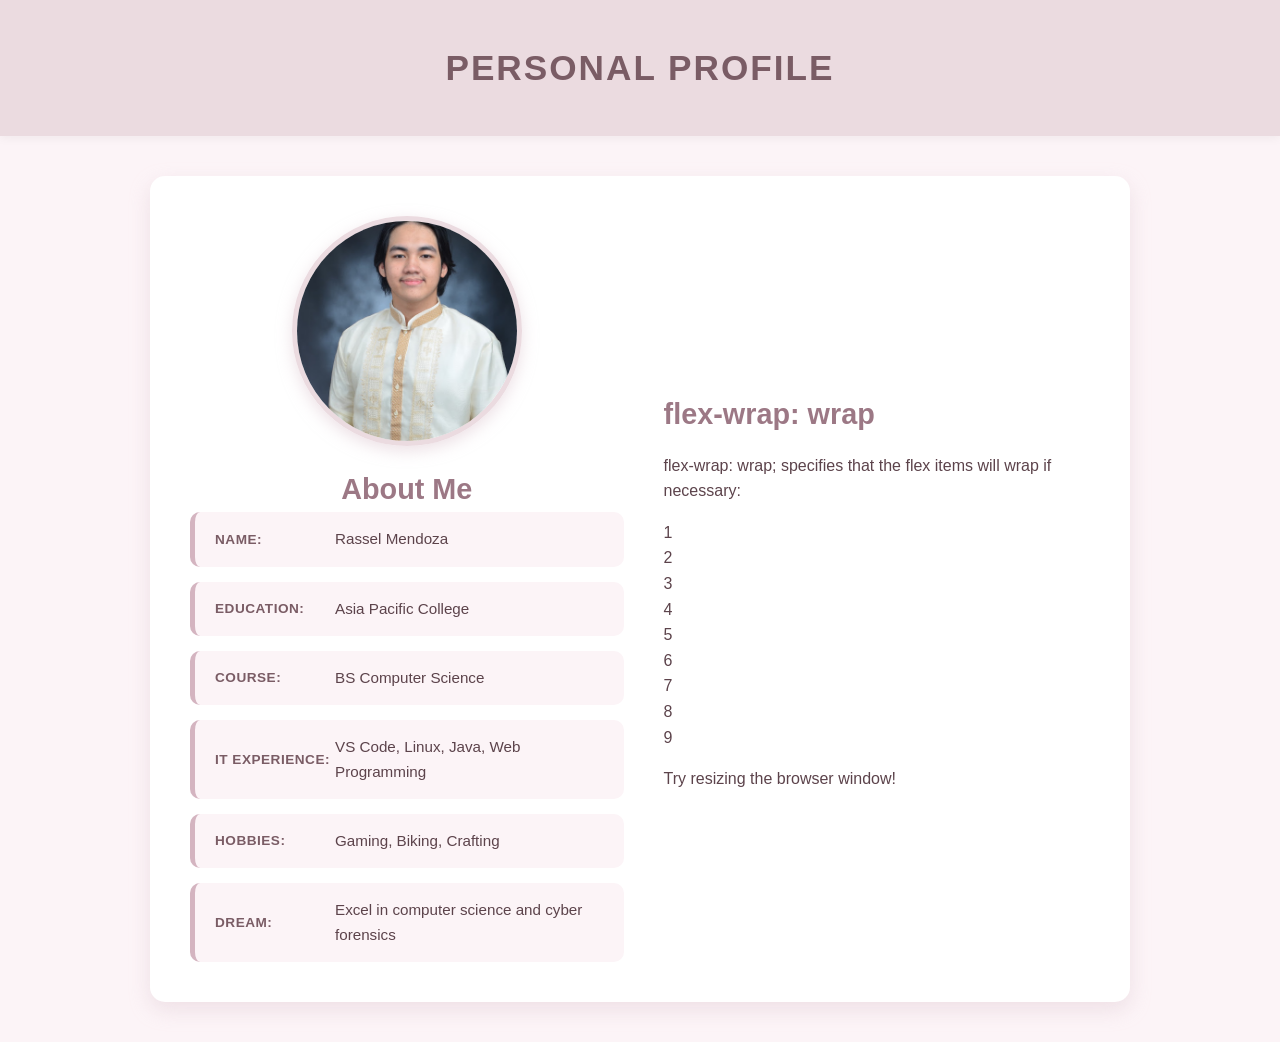
==== introduction/index.html @ a8b4ddfb "Refactor profile layout and update stylesheet version" ====
<!DOCTYPE html>
<html>
<head>
    <title>Personal Profile - Ssel</title>
    <link rel="stylesheet" href="css/mystyle.css?v=5">
</head>
<body>
    <header>
        <h1>Personal Profile</h1>
    </header>

    <main>
        
        <div class="profile-container">
            <div class="profile-left">
                <img src="profile.jpg" alt="Profile Picture" class="profile-pic">
                <h2>About Me</h2>
            </div>
            
            <div class="profile-right">
                <ul class="info-list">
                    <li><strong>Name:</strong> Rassel Mendoza</li>
                    <li><strong>Education:</strong> Asia Pacific College</li>
                    <li><strong>Course:</strong> BS Computer Science</li>
                    <li><strong>IT Experience:</strong> VS Code, Linux, Java, Web Programming</li>
                    <li><strong>Hobbies:</strong> Gaming, Biking, Crafting</li>
                    <li><strong>Dream:</strong> Excel in computer science and cyber forensics</li>
                </ul>
            </div>
        </div>

        
        <div class="wrap-demo">
            <h2 class="wrap-title">flex-wrap: wrap</h2>
            <p>flex-wrap: wrap; specifies that the flex items will wrap if necessary:</p>
            
            <div class="flex-container">
                <div>1</div>
                <div>2</div>
                <div>3</div>
                <div>4</div>
                <div>5</div>
                <div>6</div>
                <div>7</div>
                <div>8</div>
                <div>9</div>
            </div>
            
            <p>Try resizing the browser window!</p>
        </div>
    </main>
</body>
</html>
---- introduction/css/mystyle.css ----
body {
    margin: 0;
    padding: 0;
    font-family: 'Segoe UI', Tahoma, Geneva, Verdana, sans-serif;
    background-color: #fcf4f7;
    color: #5c434b; 
    line-height: 1.6;
}

header {
    background-color: #ebdbe0; 
    color: #7a5c65; 
    text-align: center;
    padding: 2.5rem 0; 
    box-shadow: 0 2px 10px rgba(0,0,0,0.05);
}

header h1 {
    margin: 0;
    font-size: 2.2rem;
    letter-spacing: 2px;
    text-transform: uppercase;
}


main {
    max-width: 900px;
    margin: 40px auto; 
    padding: 40px;
    background-color: #ffffff; 
    border-radius: 15px;
    box-shadow: 0 8px 20px rgba(220, 195, 205, 0.4); 
    display: flex; 
    align-items: center;
    gap: 40px;
}


.profile-left {
    flex: 1;
    text-align: center;
    display: flex;
    flex-direction: column;
    align-items: center;
}

.profile-pic {
    width: 220px; 
    height: 220px;
    border-radius: 50%;
    border: 5px solid #ebdbe0;
    box-shadow: 0 5px 15px rgba(220, 195, 205, 0.5);
    object-fit: cover;
}

h2 {
    color: #9c7885; 
    margin-top: 20px;
    margin-bottom: 0;
    font-size: 1.8rem;
}


.profile-right {
    flex: 2;
}

.info-list {
    list-style: none;
    padding: 0;
    margin: 0;
    display: flex;
    flex-direction: column;
    gap: 15px; 
}


.info-list li {
    background-color: #fcf4f7;
    padding: 15px 20px;
    border-radius: 10px; 
    border-left: 5px solid #d4b4c0;
    display: flex;
    align-items: center;
    font-size: 0.95rem;
    transition: transform 0.2s ease;
}

.info-list li:hover {
    transform: translateX(5px);
    background-color: #faebf1;
}

.info-list strong {
    color: #7a5c65; 
    min-width: 120px;
    text-transform: uppercase;
    font-size: 0.85rem;
    letter-spacing: 0.5px;
}
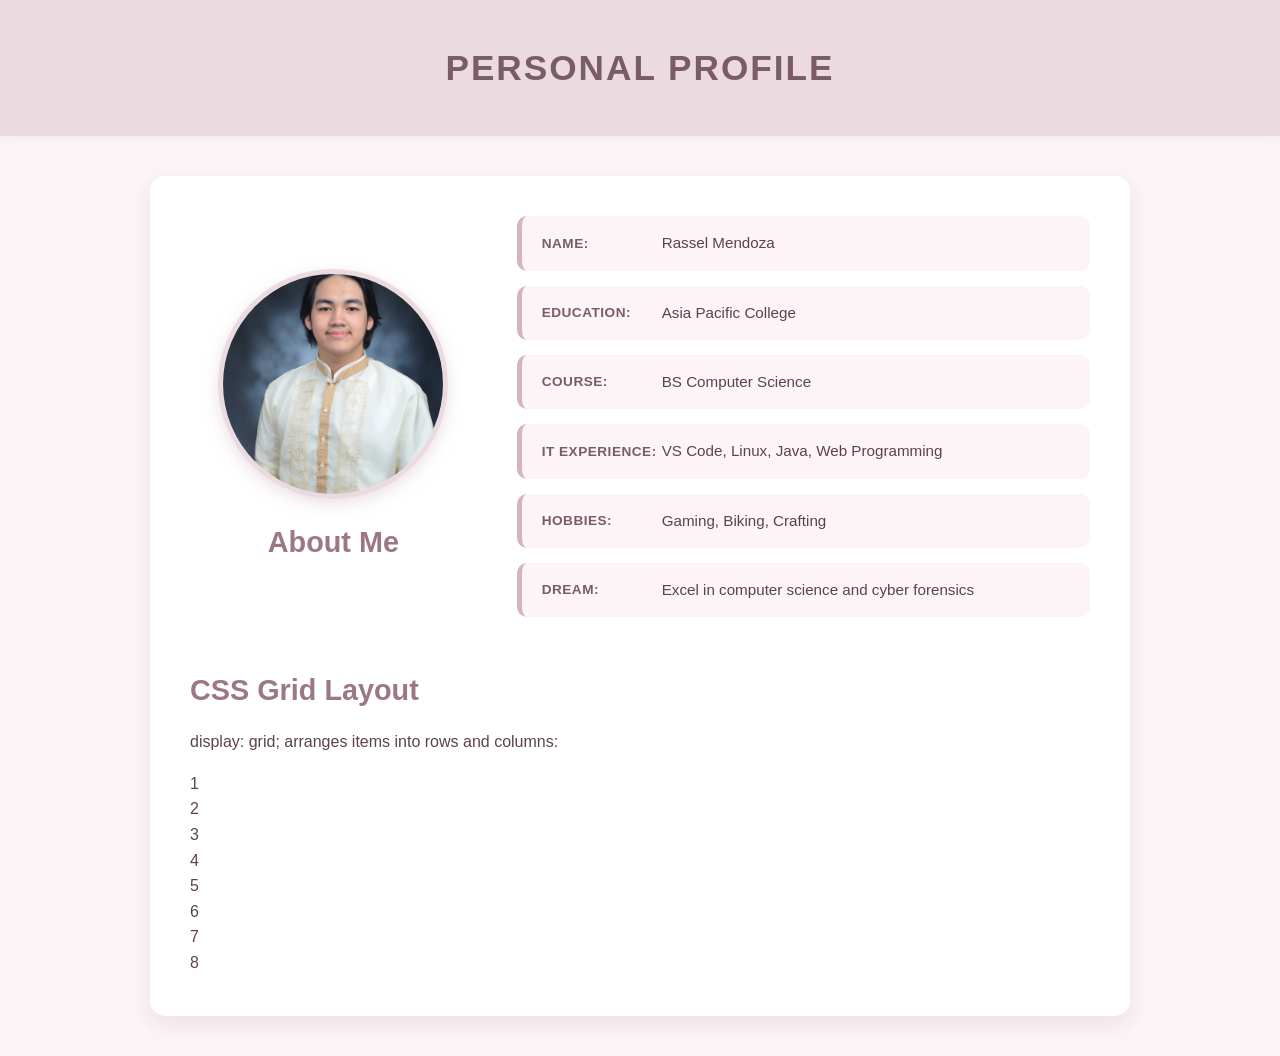
==== commit c68684fd: "Update stylesheet version and modify layout sections" ====
--- a/introduction/index.html
+++ b/introduction/index.html
@@ -2,7 +2,7 @@
 <html>
 <head>
     <title>Personal Profile - Ssel</title>
-    <link rel="stylesheet" href="css/mystyle.css?v=5">
+    <link rel="stylesheet" href="css/mystyle.css?v=6">
 </head>
 <body>
     <header>
@@ -10,13 +10,12 @@
     </header>
 
     <main>
-        
         <div class="profile-container">
             <div class="profile-left">
                 <img src="profile.jpg" alt="Profile Picture" class="profile-pic">
                 <h2>About Me</h2>
             </div>
-            
+
             <div class="profile-right">
                 <ul class="info-list">
                     <li><strong>Name:</strong> Rassel Mendoza</li>
@@ -29,12 +28,11 @@
             </div>
         </div>
 
-        
-        <div class="wrap-demo">
-            <h2 class="wrap-title">flex-wrap: wrap</h2>
-            <p>flex-wrap: wrap; specifies that the flex items will wrap if necessary:</p>
-            
-            <div class="flex-container">
+        <div class="grid-demo">
+            <h2 class="grid-title">CSS Grid Layout</h2>
+            <p>display: grid; arranges items into rows and columns:</p>
+
+            <div class="grid-container">
                 <div>1</div>
                 <div>2</div>
                 <div>3</div>
@@ -43,10 +41,7 @@
                 <div>6</div>
                 <div>7</div>
                 <div>8</div>
-                <div>9</div>
             </div>
-            
-            <p>Try resizing the browser window!</p>
         </div>
     </main>
 </body>
--- a/introduction/css/mystyle.css
+++ b/introduction/css/mystyle.css
@@ -3,13 +3,13 @@
     padding: 0;
     font-family: 'Segoe UI', Tahoma, Geneva, Verdana, sans-serif;
     background-color: #fcf4f7;
-    color: #5c434b; 
+    color: #5c434b;
     line-height: 1.6;
 }
 
 header {
-    background-color: #ebdbe0; 
-    color: #7a5c65; 
+    background-color: #ebdbe0;
+    color: #7a5c65;
     text-align: center;
     padding: 2.5rem 0; 
     box-shadow: 0 2px 10px rgba(0,0,0,0.05);
@@ -22,7 +22,6 @@
     text-transform: uppercase;
 }
 
-
 main {
     max-width: 900px;
     margin: 40px auto; 
@@ -30,11 +29,15 @@
     background-color: #ffffff; 
     border-radius: 15px;
     box-shadow: 0 8px 20px rgba(220, 195, 205, 0.4); 
-    display: flex; 
+}
+
+
+.profile-container {
+    display: flex;
     align-items: center;
     gap: 40px;
+    margin-bottom: 50px; 
 }
-
 
 .profile-left {
     flex: 1;
@@ -60,7 +63,6 @@
     font-size: 1.8rem;
 }
 
-
 .profile-right {
     flex: 2;
 }
@@ -74,21 +76,14 @@
     gap: 15px; 
 }
 
-
 .info-list li {
     background-color: #fcf4f7;
     padding: 15px 20px;
     border-radius: 10px; 
-    border-left: 5px solid #d4b4c0;
+    border-left: 5px solid #d4b4c0; 
     display: flex;
     align-items: center;
     font-size: 0.95rem;
-    transition: transform 0.2s ease;
-}
-
-.info-list li:hover {
-    transform: translateX(5px);
-    background-color: #faebf1;
 }
 
 .info-list strong {
@@ -98,3 +93,45 @@
     font-size: 0.85rem;
     letter-spacing: 0.5px;
 }
+
+
+.wrap-demo {
+    width: 100%;
+    border-top: 2px dashed #ebdbe0;
+    padding-top: 30px;
+}
+
+h2.wrap-title {
+    color: black;
+    text-align: left;
+    border-bottom: none;
+    font-family: "Times New Roman", Times, serif;
+    font-size: 24px;
+    margin-bottom: 10px;
+    margin-top: 0;
+}
+
+.wrap-demo p {
+    color: black;
+    margin-bottom: 10px;
+    font-family: "Times New Roman", Times, serif;
+}
+
+
+.flex-container {
+    display: flex;
+    flex-wrap: wrap;
+    background-color: DodgerBlue;
+    padding: 10px;
+}
+
+
+.flex-container > div {
+    background-color: #f1f1f1;
+    width: 80px;
+    margin: 10px;
+    text-align: center;
+    line-height: 50px;
+    font-size: 20px;
+    color: black;
+}
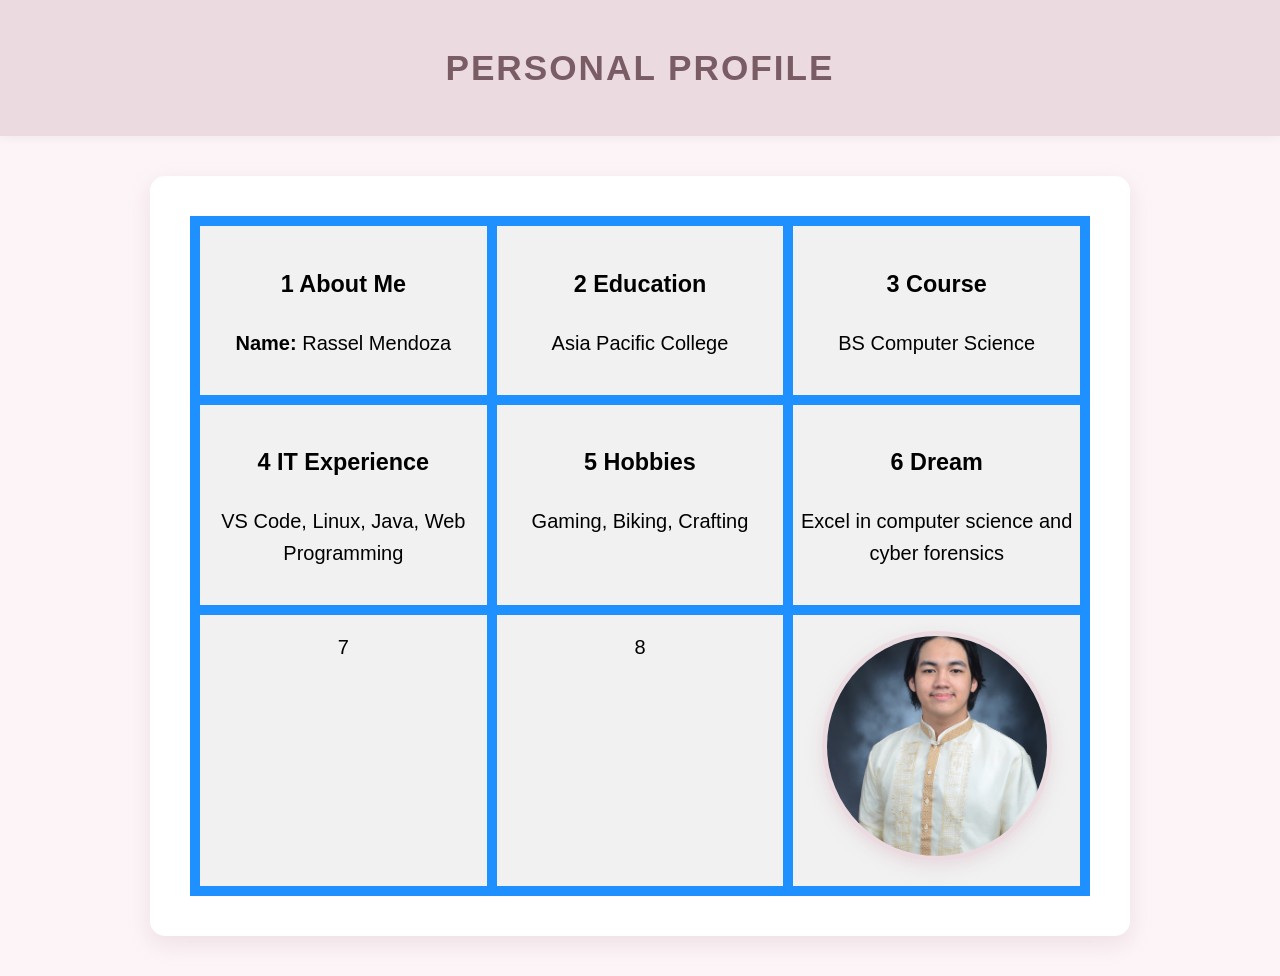
==== commit 050227c6: "Refactor HTML structure for personal profile" ====
--- a/introduction/index.html
+++ b/introduction/index.html
@@ -2,7 +2,7 @@
 <html>
 <head>
     <title>Personal Profile - Ssel</title>
-    <link rel="stylesheet" href="css/mystyle.css?v=6">
+    <link rel="stylesheet" href="css/mystyle.css?v=7">
 </head>
 <body>
     <header>
@@ -10,37 +10,42 @@
     </header>
 
     <main>
-        <div class="profile-container">
-            <div class="profile-left">
-                <img src="profile.jpg" alt="Profile Picture" class="profile-pic">
-                <h2>About Me</h2>
+        <div class="grid-container">
+            <div class="grid-item">
+                <h3>1 About Me</h3>
+                <p><strong>Name:</strong> Rassel Mendoza</p>
             </div>
 
-            <div class="profile-right">
-                <ul class="info-list">
-                    <li><strong>Name:</strong> Rassel Mendoza</li>
-                    <li><strong>Education:</strong> Asia Pacific College</li>
-                    <li><strong>Course:</strong> BS Computer Science</li>
-                    <li><strong>IT Experience:</strong> VS Code, Linux, Java, Web Programming</li>
-                    <li><strong>Hobbies:</strong> Gaming, Biking, Crafting</li>
-                    <li><strong>Dream:</strong> Excel in computer science and cyber forensics</li>
-                </ul>
+            <div class="grid-item">
+                <h3>2 Education</h3>
+                <p>Asia Pacific College</p>
             </div>
-        </div>
 
-        <div class="grid-demo">
-            <h2 class="grid-title">CSS Grid Layout</h2>
-            <p>display: grid; arranges items into rows and columns:</p>
+            <div class="grid-item">
+                <h3>3 Course</h3>
+                <p>BS Computer Science</p>
+            </div>
 
-            <div class="grid-container">
-                <div>1</div>
-                <div>2</div>
-                <div>3</div>
-                <div>4</div>
-                <div>5</div>
-                <div>6</div>
-                <div>7</div>
-                <div>8</div>
+            <div class="grid-item">
+                <h3>4 IT Experience</h3>
+                <p>VS Code, Linux, Java, Web Programming</p>
+            </div>
+
+            <div class="grid-item">
+                <h3>5 Hobbies</h3>
+                <p>Gaming, Biking, Crafting</p>
+            </div>
+
+            <div class="grid-item">
+                <h3>6 Dream</h3>
+                <p>Excel in computer science and cyber forensics</p>
+            </div>
+
+            <div class="grid-item">7</div>
+            <div class="grid-item">8</div>
+
+            <div class="grid-item photo-cell">
+                <img src="profile.jpg" alt="Profile Picture" class="profile-pic">
             </div>
         </div>
     </main>
--- a/introduction/css/mystyle.css
+++ b/introduction/css/mystyle.css
@@ -11,7 +11,7 @@
     background-color: #ebdbe0;
     color: #7a5c65;
     text-align: center;
-    padding: 2.5rem 0; 
+    padding: 2.5rem 0;
     box-shadow: 0 2px 10px rgba(0,0,0,0.05);
 }
 
@@ -24,31 +24,29 @@
 
 main {
     max-width: 900px;
-    margin: 40px auto; 
+    margin: 40px auto;
     padding: 40px;
-    background-color: #ffffff; 
+    background-color: #ffffff;
     border-radius: 15px;
-    box-shadow: 0 8px 20px rgba(220, 195, 205, 0.4); 
+    box-shadow: 0 8px 20px rgba(220, 195, 205, 0.4);
 }
 
-
 .profile-container {
-    display: flex;
+    display: grid;
+    grid-template-columns: 1fr 2fr;
     align-items: center;
     gap: 40px;
-    margin-bottom: 50px; 
+    margin-bottom: 50px;
 }
 
 .profile-left {
-    flex: 1;
     text-align: center;
-    display: flex;
-    flex-direction: column;
-    align-items: center;
+    display: grid;
+    justify-items: center;
 }
 
 .profile-pic {
-    width: 220px; 
+    width: 220px;
     height: 220px;
     border-radius: 50%;
     border: 5px solid #ebdbe0;
@@ -57,81 +55,84 @@
 }
 
 h2 {
-    color: #9c7885; 
+    color: #9c7885;
     margin-top: 20px;
     margin-bottom: 0;
     font-size: 1.8rem;
 }
 
 .profile-right {
-    flex: 2;
+    width: 100%;
 }
 
 .info-list {
     list-style: none;
     padding: 0;
     margin: 0;
-    display: flex;
-    flex-direction: column;
-    gap: 15px; 
+    display: grid;
+    gap: 15px;
 }
 
 .info-list li {
     background-color: #fcf4f7;
     padding: 15px 20px;
-    border-radius: 10px; 
-    border-left: 5px solid #d4b4c0; 
+    border-radius: 10px;
+    border-left: 5px solid #d4b4c0;
     display: flex;
     align-items: center;
     font-size: 0.95rem;
 }
 
 .info-list strong {
-    color: #7a5c65; 
+    color: #7a5c65;
     min-width: 120px;
     text-transform: uppercase;
     font-size: 0.85rem;
     letter-spacing: 0.5px;
 }
 
-
-.wrap-demo {
+.grid-demo {
     width: 100%;
     border-top: 2px dashed #ebdbe0;
     padding-top: 30px;
 }
 
-h2.wrap-title {
-    color: black;
+h2.grid-title {
+    color: #5c434b;
     text-align: left;
     border-bottom: none;
-    font-family: "Times New Roman", Times, serif;
     font-size: 24px;
     margin-bottom: 10px;
     margin-top: 0;
 }
 
-.wrap-demo p {
-    color: black;
-    margin-bottom: 10px;
-    font-family: "Times New Roman", Times, serif;
+.grid-demo p {
+    color: #5c434b;
+    margin-bottom: 15px;
 }
 
-
-.flex-container {
-    display: flex;
-    flex-wrap: wrap;
+.grid-container {
+    display: grid;
+    grid-template-columns: repeat(3, 1fr);
     background-color: DodgerBlue;
     padding: 10px;
+    gap: 10px;
 }
 
+.grid-container > div {
+    background-color: #f1f1f1;
+    padding: 16px 0;
+    text-align: center;
+    font-size: 20px;
+    color: #000000;
+}
 
-.flex-container > div {
-    background-color: #f1f1f1;
-    width: 80px;
-    margin: 10px;
-    text-align: center;
-    line-height: 50px;
-    font-size: 20px;
-    color: black;
+@media (max-width: 700px) {
+    .profile-container {
+        grid-template-columns: 1fr;
+    }
+
+    .grid-container {
+        grid-template-columns: repeat(2, 1fr);
+    }
 }
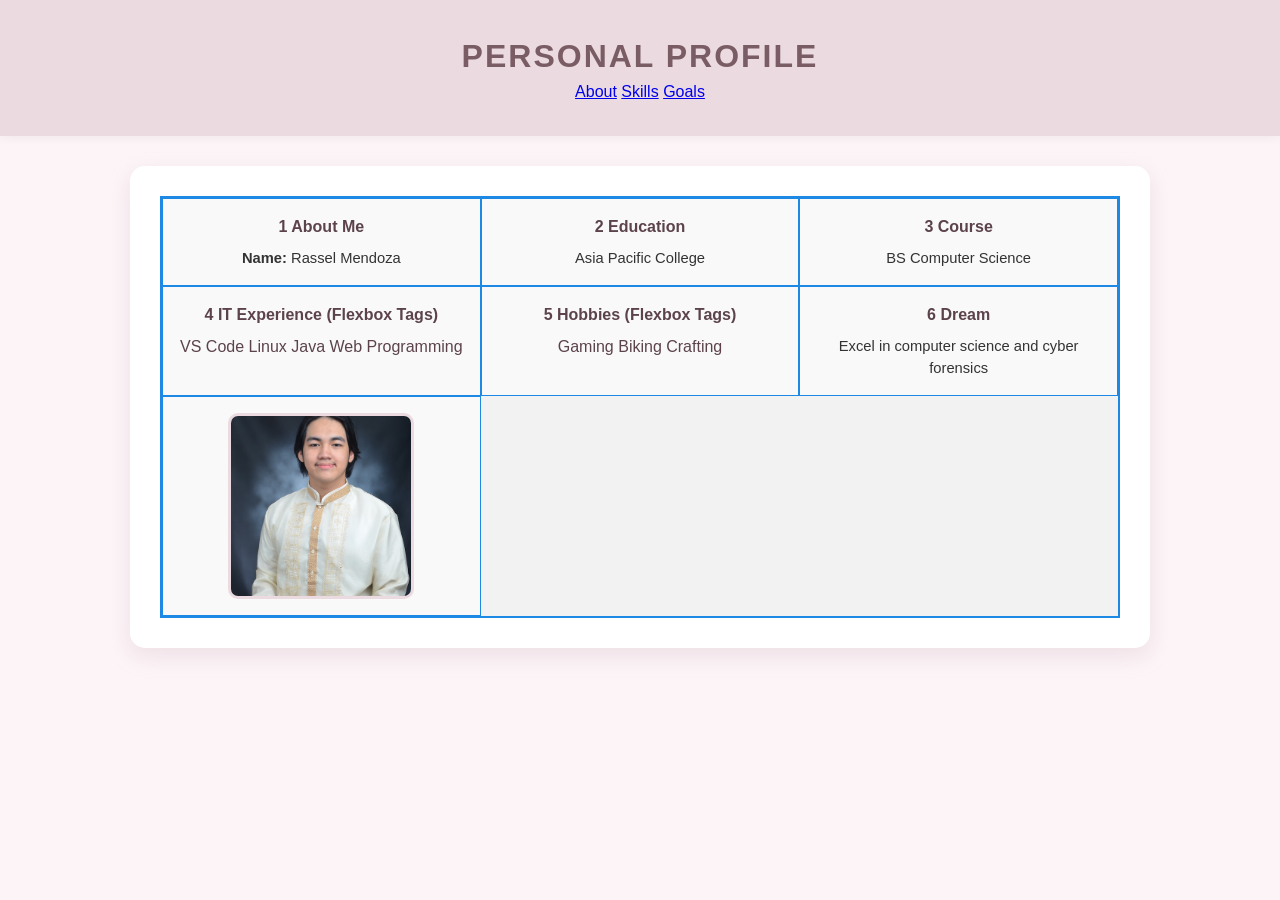
==== commit 27c0c19b: "Update HTML structure and styling classes" ====
--- a/introduction/index.html
+++ b/introduction/index.html
@@ -2,16 +2,21 @@
 <html>
 <head>
     <title>Personal Profile - Ssel</title>
-    <link rel="stylesheet" href="css/mystyle.css?v=7">
+    <link rel="stylesheet" href="css/mystyle.css?v=8">
 </head>
 <body>
-    <header>
+    <header class="flex-header">
         <h1>Personal Profile</h1>
+        <nav class="flex-nav">
+            <a href="#about">About</a>
+            <a href="#skills">Skills</a>
+            <a href="#goals">Goals</a>
+        </nav>
     </header>
 
     <main>
         <div class="grid-container">
-            <div class="grid-item">
+            <div class="grid-item" id="about">
                 <h3>1 About Me</h3>
                 <p><strong>Name:</strong> Rassel Mendoza</p>
             </div>
@@ -26,23 +31,29 @@
                 <p>BS Computer Science</p>
             </div>
 
-            <div class="grid-item">
-                <h3>4 IT Experience</h3>
-                <p>VS Code, Linux, Java, Web Programming</p>
+            <div class="grid-item" id="skills">
+                <h3>4 IT Experience (Flexbox Tags)</h3>
+                <div class="flex-tags">
+                    <span>VS Code</span>
+                    <span>Linux</span>
+                    <span>Java</span>
+                    <span>Web Programming</span>
+                </div>
             </div>
 
             <div class="grid-item">
-                <h3>5 Hobbies</h3>
-                <p>Gaming, Biking, Crafting</p>
+                <h3>5 Hobbies (Flexbox Tags)</h3>
+                <div class="flex-tags">
+                    <span>Gaming</span>
+                    <span>Biking</span>
+                    <span>Crafting</span>
+                </div>
             </div>
 
-            <div class="grid-item">
+            <div class="grid-item" id="goals">
                 <h3>6 Dream</h3>
                 <p>Excel in computer science and cyber forensics</p>
             </div>
-
-            <div class="grid-item">7</div>
-            <div class="grid-item">8</div>
 
             <div class="grid-item photo-cell">
                 <img src="profile.jpg" alt="Profile Picture" class="profile-pic">
--- a/introduction/css/mystyle.css
+++ b/introduction/css/mystyle.css
@@ -4,135 +4,75 @@
     font-family: 'Segoe UI', Tahoma, Geneva, Verdana, sans-serif;
     background-color: #fcf4f7;
     color: #5c434b;
-    line-height: 1.6;
+    line-height: 1.5;
 }
 
 header {
     background-color: #ebdbe0;
     color: #7a5c65;
     text-align: center;
-    padding: 2.5rem 0;
+    padding: 2rem 0;
     box-shadow: 0 2px 10px rgba(0,0,0,0.05);
 }
 
 header h1 {
     margin: 0;
-    font-size: 2.2rem;
+    font-size: 2rem;
     letter-spacing: 2px;
     text-transform: uppercase;
 }
 
 main {
-    max-width: 900px;
-    margin: 40px auto;
-    padding: 40px;
+    max-width: 960px;
+    margin: 30px auto;
+    padding: 30px;
     background-color: #ffffff;
     border-radius: 15px;
     box-shadow: 0 8px 20px rgba(220, 195, 205, 0.4);
 }
 
-.profile-container {
+.grid-container {
     display: grid;
-    grid-template-columns: 1fr 2fr;
-    align-items: center;
-    gap: 40px;
-    margin-bottom: 50px;
+    grid-template-columns: repeat(3, 1fr);
+    border: 2px solid #1e88e5;
+    background-color: #f2f2f2;
 }
 
-.profile-left {
+.grid-item {
+    border: 1px solid #1e88e5;
+    padding: 16px;
     text-align: center;
-    display: grid;
-    justify-items: center;
+    background-color: #f9f9f9;
+}
+
+.grid-item h3 {
+    margin: 0 0 8px 0;
+    font-size: 1rem;
+    color: #5c434b;
+}
+
+.grid-item p {
+    margin: 0;
+    font-size: 0.92rem;
+    color: #333333;
+}
+
+.photo-cell {
+    display: flex;
+    align-items: center;
+    justify-content: center;
 }
 
 .profile-pic {
-    width: 220px;
-    height: 220px;
-    border-radius: 50%;
-    border: 5px solid #ebdbe0;
-    box-shadow: 0 5px 15px rgba(220, 195, 205, 0.5);
+    width: 180px;
+    height: 180px;
+    border-radius: 10px;
     object-fit: cover;
-}
-
-h2 {
-    color: #9c7885;
-    margin-top: 20px;
-    margin-bottom: 0;
-    font-size: 1.8rem;
-}
-
-.profile-right {
-    width: 100%;
-}
-
-.info-list {
-    list-style: none;
-    padding: 0;
-    margin: 0;
-    display: grid;
-    gap: 15px;
-}
-
-.info-list li {
-    background-color: #fcf4f7;
-    padding: 15px 20px;
-    border-radius: 10px;
-    border-left: 5px solid #d4b4c0;
-    display: flex;
-    align-items: center;
-    font-size: 0.95rem;
-}
-
-.info-list strong {
-    color: #7a5c65;
-    min-width: 120px;
-    text-transform: uppercase;
-    font-size: 0.85rem;
-    letter-spacing: 0.5px;
-}
-
-.grid-demo {
-    width: 100%;
-    border-top: 2px dashed #ebdbe0;
-    padding-top: 30px;
-}
-
-h2.grid-title {
-    color: #5c434b;
-    text-align: left;
-    border-bottom: none;
-    font-size: 24px;
-    margin-bottom: 10px;
-    margin-top: 0;
-}
-
-.grid-demo p {
-    color: #5c434b;
-    margin-bottom: 15px;
-}
-
-.grid-container {
-    display: grid;
-    grid-template-columns: repeat(3, 1fr);
-    background-color: DodgerBlue;
-    padding: 10px;
-    gap: 10px;
-}
-
-.grid-container > div {
-    background-color: #f1f1f1;
-    padding: 16px 0;
-    text-align: center;
-    font-size: 20px;
-    color: #000000;
+    border: 3px solid #ebdbe0;
 }
 
 @media (max-width: 700px) {
-    .profile-container {
+    .grid-container {
         grid-template-columns: 1fr;
     }
-
-    .grid-container {
-        grid-template-columns: repeat(2, 1fr);
-    }
 }
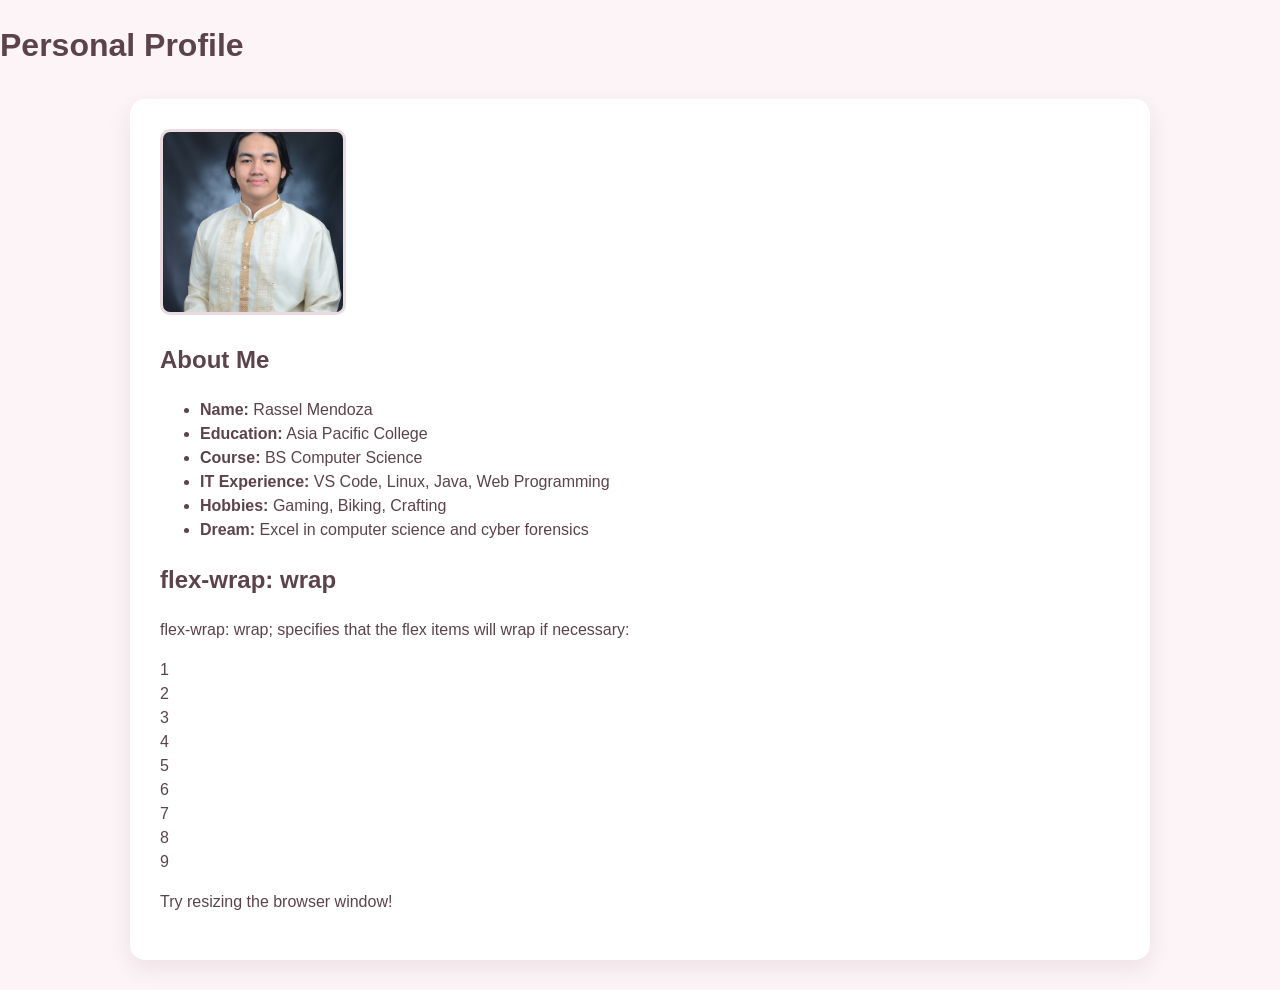
==== commit 4eea5bb0: "Update stylesheet version and add viewport meta tag Updated stylesheet version and added viewport me" ====
--- a/introduction/index.html
+++ b/introduction/index.html
@@ -2,62 +2,52 @@
 <html>
 <head>
     <title>Personal Profile - Ssel</title>
-    <link rel="stylesheet" href="css/mystyle.css?v=8">
+    <link rel="stylesheet" href="css/mystyle.css?v=6">
+    <meta name="viewport" content="width=device-width, initial-scale=1.0">
 </head>
 <body>
-    <header class="flex-header">
+    <header>
         <h1>Personal Profile</h1>
-        <nav class="flex-nav">
-            <a href="#about">About</a>
-            <a href="#skills">Skills</a>
-            <a href="#goals">Goals</a>
-        </nav>
     </header>
 
     <main>
-        <div class="grid-container">
-            <div class="grid-item" id="about">
-                <h3>1 About Me</h3>
-                <p><strong>Name:</strong> Rassel Mendoza</p>
+        
+        <div class="profile-container">
+            <div class="profile-left">
+                <img src="profile.jpg" alt="Profile Picture" class="profile-pic">
+                <h2>About Me</h2>
             </div>
+            
+            <div class="profile-right">
+                <ul class="info-list">
+                    <li><strong>Name:</strong> Rassel Mendoza</li>
+                    <li><strong>Education:</strong> Asia Pacific College</li>
+                    <li><strong>Course:</strong> BS Computer Science</li>
+                    <li><strong>IT Experience:</strong> VS Code, Linux, Java, Web Programming</li>
+                    <li><strong>Hobbies:</strong> Gaming, Biking, Crafting</li>
+                    <li><strong>Dream:</strong> Excel in computer science and cyber forensics</li>
+                </ul>
+            </div>
+        </div>
 
-            <div class="grid-item">
-                <h3>2 Education</h3>
-                <p>Asia Pacific College</p>
+        
+        <div class="wrap-demo">
+            <h2 class="wrap-title">flex-wrap: wrap</h2>
+            <p>flex-wrap: wrap; specifies that the flex items will wrap if necessary:</p>
+            
+            <div class="flex-container">
+                <div>1</div>
+                <div>2</div>
+                <div>3</div>
+                <div>4</div>
+                <div>5</div>
+                <div>6</div>
+                <div>7</div>
+                <div>8</div>
+                <div>9</div>
             </div>
-
-            <div class="grid-item">
-                <h3>3 Course</h3>
-                <p>BS Computer Science</p>
-            </div>
-
-            <div class="grid-item" id="skills">
-                <h3>4 IT Experience (Flexbox Tags)</h3>
-                <div class="flex-tags">
-                    <span>VS Code</span>
-                    <span>Linux</span>
-                    <span>Java</span>
-                    <span>Web Programming</span>
-                </div>
-            </div>
-
-            <div class="grid-item">
-                <h3>5 Hobbies (Flexbox Tags)</h3>
-                <div class="flex-tags">
-                    <span>Gaming</span>
-                    <span>Biking</span>
-                    <span>Crafting</span>
-                </div>
-            </div>
-
-            <div class="grid-item" id="goals">
-                <h3>6 Dream</h3>
-                <p>Excel in computer science and cyber forensics</p>
-            </div>
-
-            <div class="grid-item photo-cell">
-                <img src="profile.jpg" alt="Profile Picture" class="profile-pic">
-            </div>
+            
+            <p>Try resizing the browser window!</p>
         </div>
     </main>
 </body>
--- a/introduction/css/mystyle.css
+++ b/introduction/css/mystyle.css
@@ -7,19 +7,37 @@
     line-height: 1.5;
 }
 
-header {
+
+.flex-header {
+    display: flex;
+    justify-content: space-between;
+    align-items: center;
+    flex-wrap: wrap;
     background-color: #ebdbe0;
     color: #7a5c65;
-    text-align: center;
-    padding: 2rem 0;
+    padding: 1.5rem 2.5rem;
     box-shadow: 0 2px 10px rgba(0,0,0,0.05);
 }
 
-header h1 {
+.flex-header h1 {
     margin: 0;
-    font-size: 2rem;
+    font-size: 1.8rem;
     letter-spacing: 2px;
     text-transform: uppercase;
+}
+
+.flex-nav {
+    display: flex;
+    gap: 15px;
+}
+
+.flex-nav a {
+    text-decoration: none;
+    color: #7a5c65;
+    font-weight: 600;
+    padding: 6px 12px;
+    border-radius: 6px;
+    background-color: #fcf4f7;
 }
 
 main {
@@ -31,10 +49,13 @@
     box-shadow: 0 8px 20px rgba(220, 195, 205, 0.4);
 }
 
+/* CSS Grid Container */
 .grid-container {
     display: grid;
     grid-template-columns: repeat(3, 1fr);
+    gap: 12px;
     border: 2px solid #1e88e5;
+    padding: 12px;
     background-color: #f2f2f2;
 }
 
@@ -43,10 +64,14 @@
     padding: 16px;
     text-align: center;
     background-color: #f9f9f9;
+    display: flex;
+    flex-direction: column;
+    justify-content: center;
+    align-items: center;
 }
 
 .grid-item h3 {
-    margin: 0 0 8px 0;
+    margin: 0 0 10px 0;
     font-size: 1rem;
     color: #5c434b;
 }
@@ -57,10 +82,25 @@
     color: #333333;
 }
 
+
+.flex-tags {
+    display: flex;
+    flex-wrap: wrap;
+    justify-content: center;
+    gap: 8px;
+}
+
+.flex-tags span {
+    background-color: #ebdbe0;
+    color: #5c434b;
+    padding: 5px 10px;
+    border-radius: 12px;
+    font-size: 0.85rem;
+    font-weight: 600;
+}
+
 .photo-cell {
-    display: flex;
-    align-items: center;
-    justify-content: center;
+    grid-column: span 3;
 }
 
 .profile-pic {
@@ -75,4 +115,8 @@
     .grid-container {
         grid-template-columns: 1fr;
     }
+
+    .photo-cell {
+        grid-column: span 1;
+    }
 }
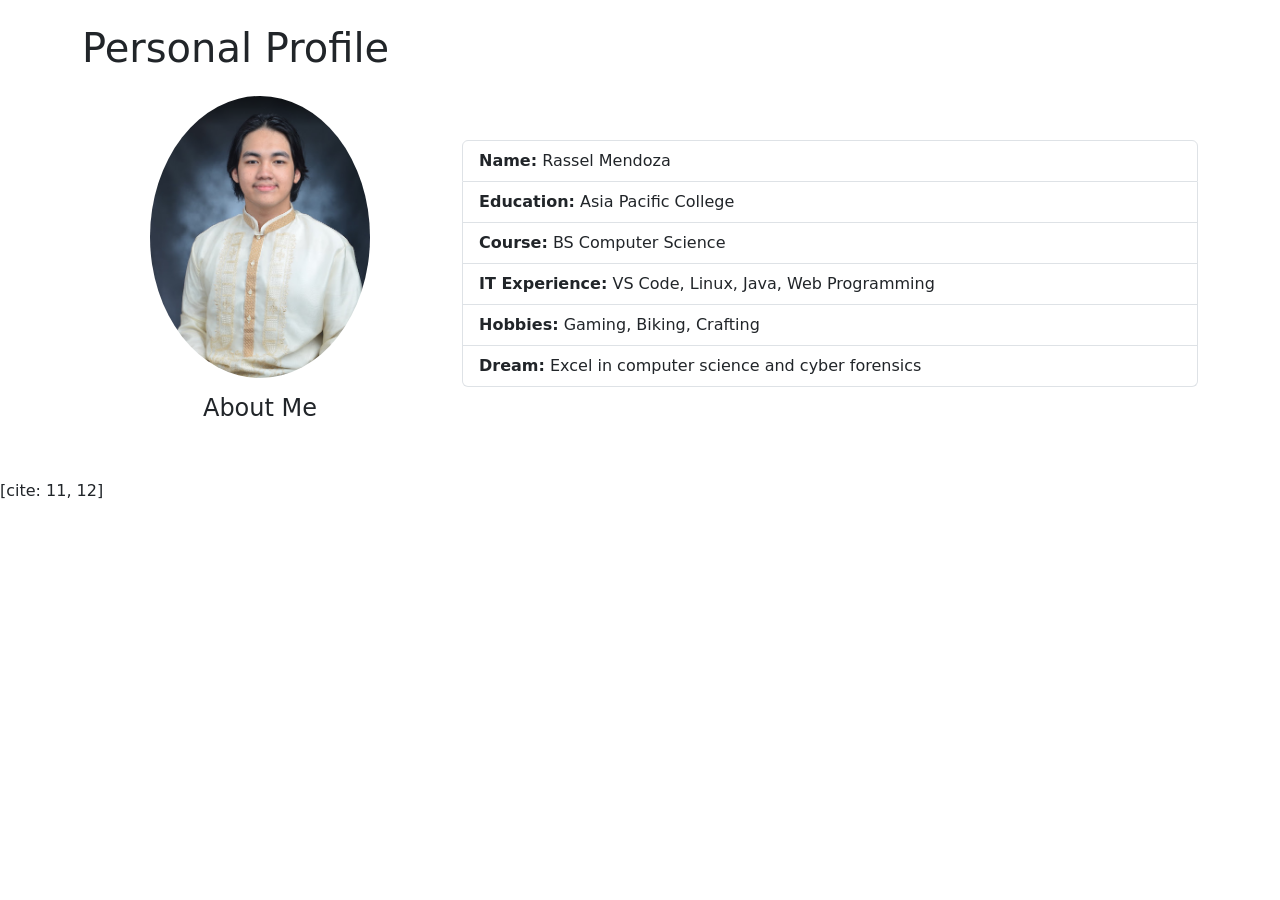
==== commit 3fbe9178: "Refactor HTML structure and add Bootstrap styling" ====
--- a/introduction/index.html
+++ b/introduction/index.html
@@ -1,54 +1,33 @@
 <!DOCTYPE html>
-<html>
+<html lang="en">
 <head>
+    <meta charset="UTF-8">
+    <meta name="viewport" content="width=device-width, initial-scale=1.0">
     <title>Personal Profile - Ssel</title>
-    <link rel="stylesheet" href="css/mystyle.css?v=6">
-    <meta name="viewport" content="width=device-width, initial-scale=1.0">
+    <link href="https://cdn.jsdelivr.net/npm/bootstrap@5.3.3/dist/css/bootstrap.min.css" rel="stylesheet">
 </head>
 <body>
-    <header>
-        <h1>Personal Profile</h1>
-    </header>
+    <div class="container py-4">
+        <h1 class="mb-4">Personal Profile</h1>
 
-    <main>
-        
-        <div class="profile-container">
-            <div class="profile-left">
-                <img src="profile.jpg" alt="Profile Picture" class="profile-pic">
-                <h2>About Me</h2>
+        <div class="row align-items-center mb-4">
+            <div class="col-md-4 text-center mb-3 mb-md-0">
+                <img src="profile.jpg" alt="Profile Picture" class="img-fluid rounded-circle" style="max-width: 220px;">
+                <h2 class="h4 mt-3">About Me</h2>
             </div>
-            
-            <div class="profile-right">
-                <ul class="info-list">
-                    <li><strong>Name:</strong> Rassel Mendoza</li>
-                    <li><strong>Education:</strong> Asia Pacific College</li>
-                    <li><strong>Course:</strong> BS Computer Science</li>
-                    <li><strong>IT Experience:</strong> VS Code, Linux, Java, Web Programming</li>
-                    <li><strong>Hobbies:</strong> Gaming, Biking, Crafting</li>
-                    <li><strong>Dream:</strong> Excel in computer science and cyber forensics</li>
+            <div class="col-md-8">
+                <ul class="list-group">
+                    <li class="list-group-item"><strong>Name:</strong> Rassel Mendoza</li>
+                    <li class="list-group-item"><strong>Education:</strong> Asia Pacific College</li>
+                    <li class="list-group-item"><strong>Course:</strong> BS Computer Science</li>
+                    <li class="list-group-item"><strong>IT Experience:</strong> VS Code, Linux, Java, Web Programming</li>
+                    <li class="list-group-item"><strong>Hobbies:</strong> Gaming, Biking, Crafting</li>
+                    <li class="list-group-item"><strong>Dream:</strong> Excel in computer science and cyber forensics</li>
                 </ul>
             </div>
         </div>
+    </div>
 
-        
-        <div class="wrap-demo">
-            <h2 class="wrap-title">flex-wrap: wrap</h2>
-            <p>flex-wrap: wrap; specifies that the flex items will wrap if necessary:</p>
-            
-            <div class="flex-container">
-                <div>1</div>
-                <div>2</div>
-                <div>3</div>
-                <div>4</div>
-                <div>5</div>
-                <div>6</div>
-                <div>7</div>
-                <div>8</div>
-                <div>9</div>
-            </div>
-            
-            <p>Try resizing the browser window!</p>
-        </div>
-    </main>
+    <script src="https://cdn.jsdelivr.net/npm/bootstrap@5.3.3/dist/js/bootstrap.bundle.min.js"></script>
 </body>
-</html>
+</html>[cite: 11, 12]
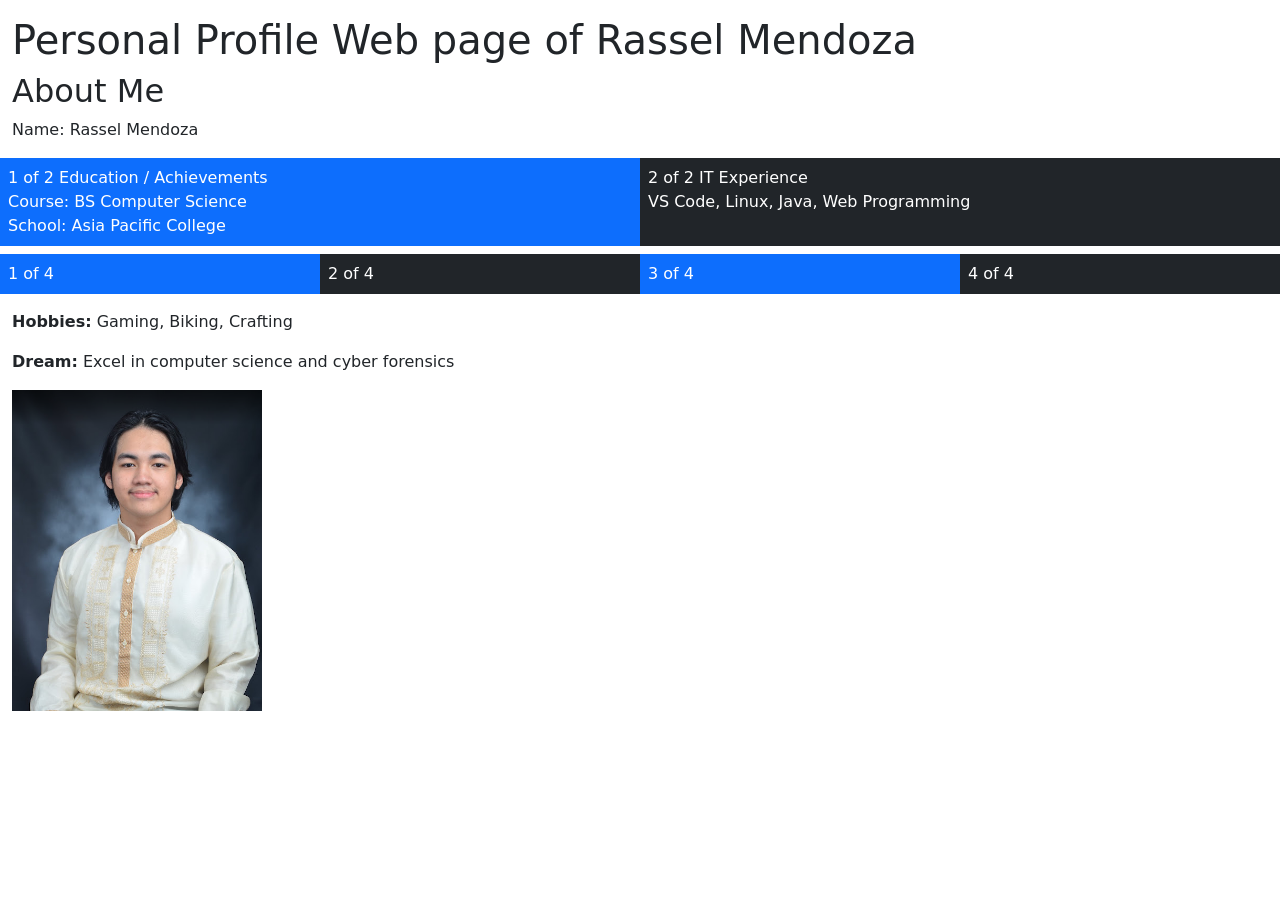
==== commit 62ecde7b: "Revamp personal profile page layout and content Updated the layout and content of the personal profi" ====
--- a/introduction/index.html
+++ b/introduction/index.html
@@ -5,29 +5,36 @@
     <meta name="viewport" content="width=device-width, initial-scale=1.0">
     <title>Personal Profile - Ssel</title>
     <link href="https://cdn.jsdelivr.net/npm/bootstrap@5.3.3/dist/css/bootstrap.min.css" rel="stylesheet">
+    <script src="https://cdn.jsdelivr.net/npm/bootstrap@5.3.3/dist/js/bootstrap.bundle.min.js"></script>
 </head>
 <body>
-    <div class="container py-4">
-        <h1 class="mb-4">Personal Profile</h1>
+    <div class="container-fluid mt-3">
+        <h1>Personal Profile Web page of Rassel Mendoza</h1>
+        <h2>About Me</h2>
+        <p>Name: Rassel Mendoza</p>
 
-        <div class="row align-items-center mb-4">
-            <div class="col-md-4 text-center mb-3 mb-md-0">
-                <img src="profile.jpg" alt="Profile Picture" class="img-fluid rounded-circle" style="max-width: 220px;">
-                <h2 class="h4 mt-3">About Me</h2>
+        <div class="row mb-2">
+            <div class="col-md bg-primary text-white p-2">
+                <div>1 of 2 Education / Achievements</div>
+                <div>Course: BS Computer Science</div>
+                <div>School: Asia Pacific College</div>
             </div>
-            <div class="col-md-8">
-                <ul class="list-group">
-                    <li class="list-group-item"><strong>Name:</strong> Rassel Mendoza</li>
-                    <li class="list-group-item"><strong>Education:</strong> Asia Pacific College</li>
-                    <li class="list-group-item"><strong>Course:</strong> BS Computer Science</li>
-                    <li class="list-group-item"><strong>IT Experience:</strong> VS Code, Linux, Java, Web Programming</li>
-                    <li class="list-group-item"><strong>Hobbies:</strong> Gaming, Biking, Crafting</li>
-                    <li class="list-group-item"><strong>Dream:</strong> Excel in computer science and cyber forensics</li>
-                </ul>
+            <div class="col-md bg-dark text-white p-2">
+                <div>2 of 2 IT Experience</div>
+                <div>VS Code, Linux, Java, Web Programming</div>
             </div>
         </div>
+
+        <div class="row mb-3">
+            <div class="col-md bg-primary text-white p-2">1 of 4</div>
+            <div class="col-md bg-dark text-white p-2">2 of 4</div>
+            <div class="col-md bg-primary text-white p-2">3 of 4</div>
+            <div class="col-md bg-dark text-white p-2">4 of 4</div>
+        </div>
+
+        <p><strong>Hobbies:</strong> Gaming, Biking, Crafting</p>
+        <p><strong>Dream:</strong> Excel in computer science and cyber forensics</p>
+        <img src="profile.jpg" alt="Profile Picture" class="img-fluid" style="max-width: 250px;">
     </div>
-
-    <script src="https://cdn.jsdelivr.net/npm/bootstrap@5.3.3/dist/js/bootstrap.bundle.min.js"></script>
 </body>
-</html>[cite: 11, 12]
+</html>
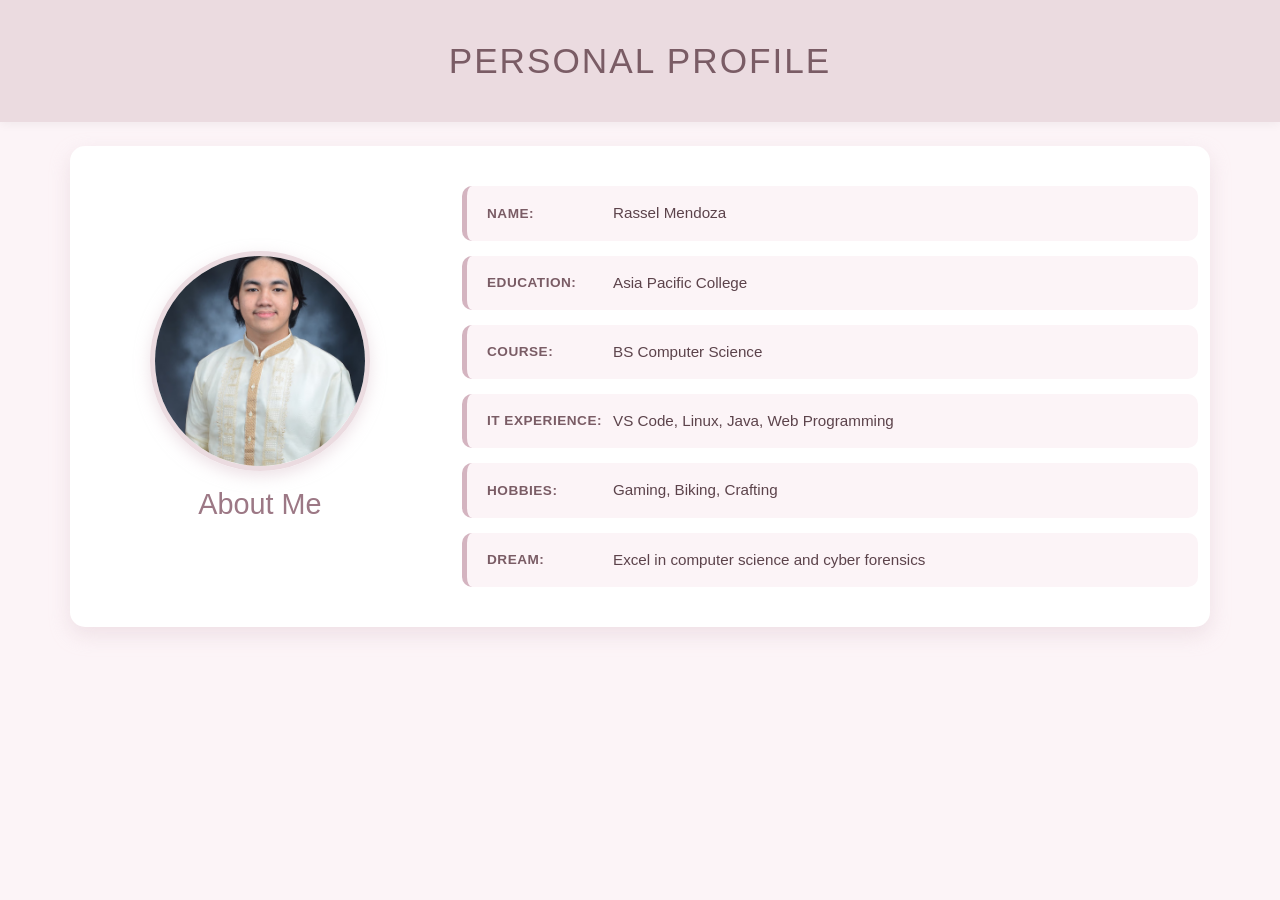
==== commit a522fca0: "Refactor HTML structure and update styles" ====
--- a/introduction/index.html
+++ b/introduction/index.html
@@ -5,36 +5,33 @@
     <meta name="viewport" content="width=device-width, initial-scale=1.0">
     <title>Personal Profile - Ssel</title>
     <link href="https://cdn.jsdelivr.net/npm/bootstrap@5.3.3/dist/css/bootstrap.min.css" rel="stylesheet">
-    <script src="https://cdn.jsdelivr.net/npm/bootstrap@5.3.3/dist/js/bootstrap.bundle.min.js"></script>
+    <link rel="stylesheet" href="css/mystyle.css?v=7">
 </head>
 <body>
-    <div class="container-fluid mt-3">
-        <h1>Personal Profile Web page of Rassel Mendoza</h1>
-        <h2>About Me</h2>
-        <p>Name: Rassel Mendoza</p>
+    <header>
+        <h1>Personal Profile</h1>
+    </header>
 
-        <div class="row mb-2">
-            <div class="col-md bg-primary text-white p-2">
-                <div>1 of 2 Education / Achievements</div>
-                <div>Course: BS Computer Science</div>
-                <div>School: Asia Pacific College</div>
+    <main class="container my-4">
+        <div class="row align-items-center">
+            <div class="col-md-4 text-center mb-3 mb-md-0">
+                <img src="profile.jpg" alt="Profile Picture" class="profile-pic img-fluid">
+                <h2 class="mt-3">About Me</h2>
             </div>
-            <div class="col-md bg-dark text-white p-2">
-                <div>2 of 2 IT Experience</div>
-                <div>VS Code, Linux, Java, Web Programming</div>
+
+            <div class="col-md-8">
+                <ul class="info-list">
+                    <li><strong>Name:</strong> Rassel Mendoza</li>
+                    <li><strong>Education:</strong> Asia Pacific College</li>
+                    <li><strong>Course:</strong> BS Computer Science</li>
+                    <li><strong>IT Experience:</strong> VS Code, Linux, Java, Web Programming</li>
+                    <li><strong>Hobbies:</strong> Gaming, Biking, Crafting</li>
+                    <li><strong>Dream:</strong> Excel in computer science and cyber forensics</li>
+                </ul>
             </div>
         </div>
+    </main>
 
-        <div class="row mb-3">
-            <div class="col-md bg-primary text-white p-2">1 of 4</div>
-            <div class="col-md bg-dark text-white p-2">2 of 4</div>
-            <div class="col-md bg-primary text-white p-2">3 of 4</div>
-            <div class="col-md bg-dark text-white p-2">4 of 4</div>
-        </div>
-
-        <p><strong>Hobbies:</strong> Gaming, Biking, Crafting</p>
-        <p><strong>Dream:</strong> Excel in computer science and cyber forensics</p>
-        <img src="profile.jpg" alt="Profile Picture" class="img-fluid" style="max-width: 250px;">
-    </div>
+    <script src="https://cdn.jsdelivr.net/npm/bootstrap@5.3.3/dist/js/bootstrap.bundle.min.js"></script>
 </body>
 </html>
--- a/introduction/css/mystyle.css
+++ b/introduction/css/mystyle.css
@@ -0,0 +1,206 @@
+* {
+    box-sizing: border-box;
+}
+
+body {
+    margin: 0;
+    padding: 0;
+    font-family: 'Segoe UI', Tahoma, Geneva, Verdana, sans-serif;
+    background-color: #fcf4f7;
+    color: #5c434b;
+    line-height: 1.6;
+    overflow-x: hidden;
+}
+
+header {
+    background-color: #ebdbe0;
+    color: #7a5c65;
+    text-align: center;
+    padding: 2.5rem 1rem;
+    box-shadow: 0 2px 10px rgba(0,0,0,0.05);
+}
+
+header h1 {
+    margin: 0;
+    font-size: 2.2rem;
+    letter-spacing: 2px;
+    text-transform: uppercase;
+}
+
+main {
+    max-width: 900px;
+    margin: 40px auto;
+    padding: 40px;
+    background-color: #ffffff;
+    border-radius: 15px;
+    box-shadow: 0 8px 20px rgba(220, 195, 205, 0.4);
+}
+
+.profile-container {
+    display: flex;
+    align-items: center;
+    gap: 40px;
+    margin-bottom: 50px;
+}
+
+.profile-left {
+    flex: 1;
+    text-align: center;
+    display: flex;
+    flex-direction: column;
+    align-items: center;
+}
+
+.profile-pic {
+    width: 220px;
+    max-width: 100%;
+    height: 220px;
+    border-radius: 50%;
+    border: 5px solid #ebdbe0;
+    box-shadow: 0 5px 15px rgba(220, 195, 205, 0.5);
+    object-fit: cover;
+}
+
+h2 {
+    color: #9c7885;
+    margin-top: 20px;
+    margin-bottom: 0;
+    font-size: 1.8rem;
+}
+
+.profile-right {
+    flex: 2;
+    min-width: 0;
+}
+
+.info-list {
+    list-style: none;
+    padding: 0;
+    margin: 0;
+    display: flex;
+    flex-direction: column;
+    gap: 15px;
+}
+
+.info-list li {
+    background-color: #fcf4f7;
+    padding: 15px 20px;
+    border-radius: 10px;
+    border-left: 5px solid #d4b4c0;
+    display: flex;
+    align-items: center;
+    flex-wrap: wrap;
+    gap: 6px;
+    font-size: 0.95rem;
+    overflow-wrap: anywhere;
+}
+
+.info-list strong {
+    color: #7a5c65;
+    min-width: 120px;
+    text-transform: uppercase;
+    font-size: 0.85rem;
+    letter-spacing: 0.5px;
+}
+
+.wrap-demo {
+    width: 100%;
+    border-top: 2px dashed #ebdbe0;
+    padding-top: 30px;
+}
+
+h2.wrap-title {
+    color: black;
+    text-align: left;
+    border-bottom: none;
+    font-family: "Times New Roman", Times, serif;
+    font-size: 24px;
+    margin-bottom: 10px;
+    margin-top: 0;
+}
+
+.wrap-demo p {
+    color: black;
+    margin-bottom: 10px;
+    font-family: "Times New Roman", Times, serif;
+}
+
+.flex-container {
+    display: flex;
+    flex-wrap: wrap;
+    background-color: DodgerBlue;
+    padding: 10px;
+}
+
+.flex-container > div {
+    background-color: #f1f1f1;
+    width: 80px;
+    margin: 10px;
+    text-align: center;
+    line-height: 50px;
+    font-size: 20px;
+    color: black;
+}
+
+@media (max-width: 768px) {
+    main {
+        margin: 20px 15px;
+        padding: 25px 20px;
+    }
+
+    header h1 {
+        font-size: 1.7rem;
+    }
+
+    .profile-container {
+        flex-direction: column;
+        gap: 25px;
+        margin-bottom: 35px;
+        text-align: center;
+    }
+
+    .profile-right {
+        width: 100%;
+    }
+
+    .info-list li {
+        flex-direction: column;
+        align-items: flex-start;
+        padding: 12px 15px;
+    }
+
+    .info-list strong {
+        min-width: auto;
+    }
+}
+
+@media (max-width: 480px) {
+    header {
+        padding: 1.8rem 1rem;
+    }
+
+    header h1 {
+        font-size: 1.4rem;
+        letter-spacing: 1px;
+    }
+
+    main {
+        margin: 12px 10px;
+        padding: 18px 14px;
+        border-radius: 10px;
+    }
+
+    .profile-pic {
+        width: 160px;
+        height: 160px;
+    }
+
+    h2 {
+        font-size: 1.4rem;
+    }
+
+    .flex-container > div {
+        flex: 1 1 60px;
+        margin: 6px;
+    }
+}
